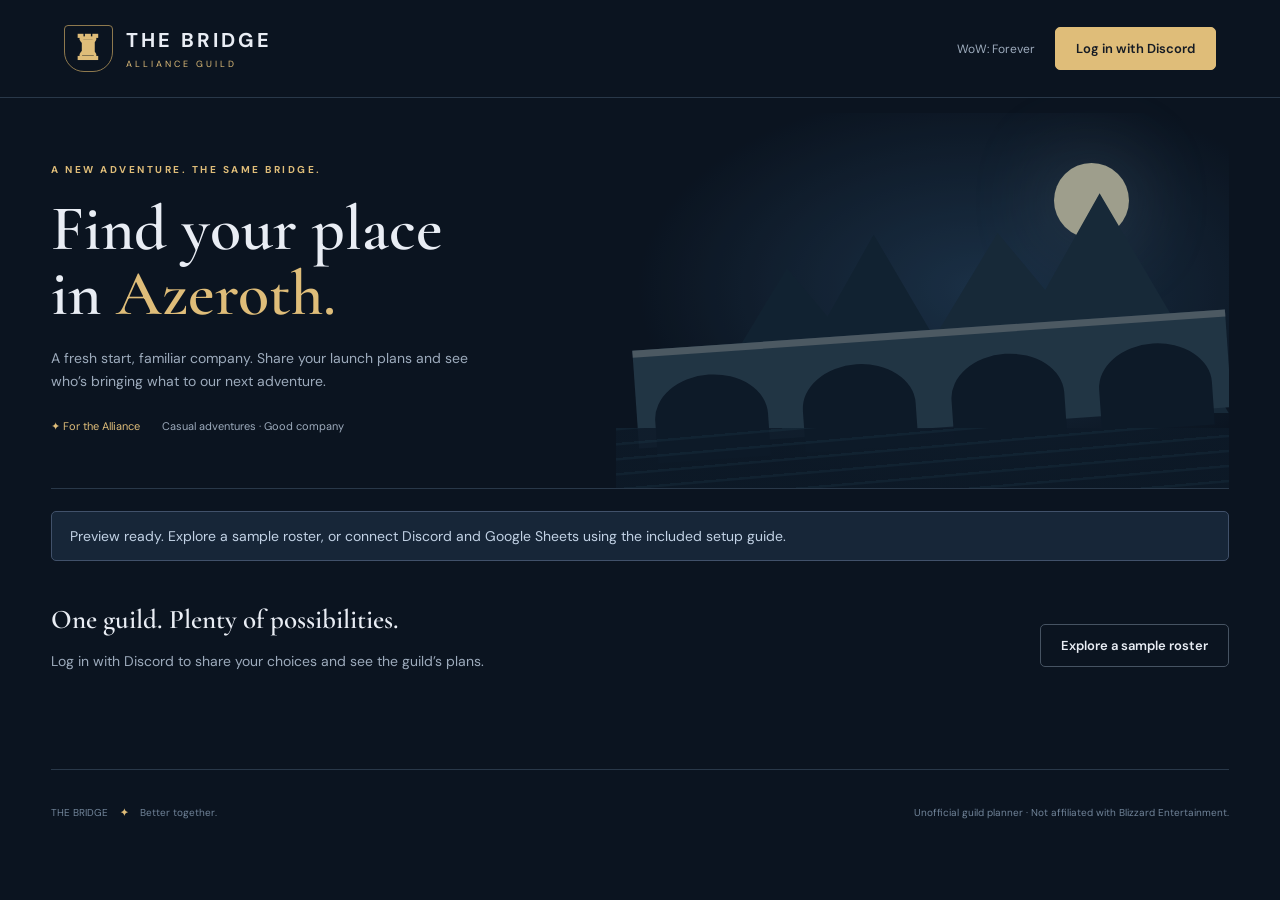
==== index.html @ 527e8e6b "Add Forever launch planner, Discord and Sheets backend, and Pages workflow" ====
<!doctype html>
<html lang="en"><head><meta charset="utf-8"><meta name="viewport" content="width=device-width,initial-scale=1"><meta name="referrer" content="no-referrer"><title>The Bridge · Forever Launch Planner</title><link rel="stylesheet" href="style.css"><script src="config.js" defer></script><script src="app.js" defer></script></head>
<body><header><a class="brand" href="./"><span class="crest" aria-hidden="true">♜</span><span>THE BRIDGE<small>ALLIANCE GUILD</small></span></a><div class="header-right"><span class="pill">WoW: Forever</span><button id="login">Log in with Discord</button><button id="logout" hidden>Log out</button></div></header>
<main><section class="hero"><div class="eyebrow">A NEW ADVENTURE. THE SAME BRIDGE.</div><h1>Find your place<br>in <em>Azeroth.</em></h1><p>A fresh start, familiar company. Share your launch plans and see who’s bringing what to our next adventure.</p><div class="hero-tags"><span>✦ For the Alliance</span><span>Casual adventures · Good company</span></div><div class="bridge-art" aria-hidden="true"><div class="moon"></div><div class="mountain one"></div><div class="mountain two"></div><div class="bridge"><i></i><i></i><i></i><i></i></div><div class="river"></div></div></section>
<div id="status" class="notice" role="status" aria-live="polite">Connecting…</div>
<section id="welcome" class="welcome"><div><h2>One guild. Plenty of possibilities.</h2><p>Log in with Discord to share your choices and see the guild’s plans.</p></div><button id="demo" class="secondary">Explore a sample roster</button></section>
<section id="workspace" hidden><div class="section-head"><div><div class="eyebrow">THE ROAD AHEAD</div><h2>Our launch party</h2></div><button id="refresh" class="secondary">Refresh roster</button></div><div id="stats" class="stats"></div><div class="layout"><section class="panel"><div class="panel-title"><span class="step">01</span><div><h2>Your adventure</h2><p id="identity">Choose your launch character.</p></div></div><form id="character"><label>Character name<input name="name" maxlength="24" required placeholder="Your next hero" autocomplete="off"></label><div class="pair"><label>Race<select name="race" required></select></label><label>Class<select name="className" required></select></label></div><label>Preferred role<select name="role" required></select></label><div class="divider"></div><h3>Your professions</h3><p class="muted">Pick up to two primary professions. Still deciding? Leave them open.</p><div class="pair"><label>First profession<select name="profession1"></select></label><label>Second profession<select name="profession2"></select></label></div><label>How certain are you?<select name="certainty"><option>Decided</option><option>Leaning toward this</option><option>Still exploring</option></select></label><label>A note for the guild <span class="muted">(optional)</span><textarea name="note" maxlength="200" placeholder="Leveling buddies? Crafting plans?"></textarea></label><button type="submit" id="save" class="wide">Save my launch plans</button><button type="button" id="remove" class="text-button" hidden>Remove my plans</button><p class="fine">Your plans are visible to verified members of The Bridge. You can change your mind anytime.</p></form></section><div><section class="panel roster"><div class="panel-title"><span class="step">02</span><div><h2>Across the bridge</h2><p id="roster-caption">The guild’s launch plans, together.</p></div></div><div class="filters"><input id="search" aria-label="Search roster" placeholder="Search players, classes, professions…"><select id="class-filter" aria-label="Filter by class"><option value="">All classes</option></select></div><div class="table-wrap"><table><thead><tr><th>Adventurer</th><th>Class & race</th><th>Role</th><th>Professions</th></tr></thead><tbody id="rows"></tbody></table></div><p id="empty" class="empty" hidden>No adventurers yet. Be the first across the bridge.</p></section><section class="panel coverage"><h2>What we’re bringing</h2><p class="muted">Primary profession coverage across the roster.</p><div id="professions"></div></section></div></div></section>
<footer><span>THE BRIDGE <b>✦</b> Better together.</span><span>Unofficial guild planner · Not affiliated with Blizzard Entertainment.</span></footer></main><iframe id="backend" title="Guild planner connection" hidden></iframe></body></html>
---- style.css ----
@import url('https://fonts.googleapis.com/css2?family=Cormorant+Garamond:wght@500;600;700&family=DM+Sans:wght@400;500;600;700&display=swap');
:root{color-scheme:dark;--bg:#0b1420;--panel:#121f2d;--border:#293849;--muted:#9dabbc;--gold:#dfbd79;--text:#e9edf4}*{box-sizing:border-box}body{margin:0;background:var(--bg);color:var(--text);font:14px 'DM Sans',sans-serif}header{max-width:1440px;margin:auto;padding:25px 5%;display:flex;justify-content:space-between;align-items:center;border-bottom:1px solid var(--border)}.brand{display:flex;align-items:center;gap:13px;text-decoration:none;color:var(--text);font-size:20px;letter-spacing:3px;font-weight:700}.brand small{display:block;font:9px 'DM Sans',sans-serif;letter-spacing:3px;color:var(--gold);margin-top:5px}.crest{font-size:34px;color:var(--gold);border:1px solid #8e794e;border-radius:4px 4px 20px 20px;padding:0 7px}.header-right{display:flex;align-items:center;gap:20px}.pill{color:var(--muted);font-size:12px}button{background:var(--gold);color:#151b24;border:1px solid var(--gold);padding:12px 20px;border-radius:5px;font:600 13px 'DM Sans',sans-serif;cursor:pointer}button:hover{filter:brightness(1.12)}button:disabled{opacity:.5;cursor:wait}.secondary{color:var(--text);background:transparent;border-color:#465362}.text-button{display:block;margin:12px auto 0;background:none;color:var(--muted);border:0;padding:5px}.wide{width:100%;margin-top:12px}main{max-width:1320px;margin:auto;padding:0 4%}.hero{position:relative;overflow:hidden;padding:65px 0 55px;border-bottom:1px solid var(--border);min-height:375px}.eyebrow{font-size:10px;letter-spacing:2.5px;font-weight:700;color:var(--gold)}h1,h2,h3{font-family:'Cormorant Garamond',Georgia,serif}h1{font-size:64px;line-height:1.02;margin:20px 0;font-weight:600;position:relative;z-index:1}h1 em{color:var(--gold);font-style:normal}p{line-height:1.7;color:var(--muted)}.hero p{max-width:435px;position:relative;z-index:1}.hero-tags{display:flex;gap:22px;font-size:11px;margin-top:25px;color:var(--muted);position:relative;z-index:1}.hero-tags span:first-child{color:var(--gold)}.bridge-art{position:absolute;right:0;top:15px;width:52%;height:100%;opacity:.75;background:radial-gradient(ellipse at 60% 45%,#203a53,transparent 68%)}.moon{position:absolute;top:50px;right:100px;width:75px;height:75px;border-radius:100%;background:#d0cdb0;box-shadow:0 0 85px #93afbd55}.mountain{position:absolute;width:340px;height:220px;background:#1b3041;clip-path:polygon(0 100%,32% 18%,46% 44%,62% 0,100% 100%);bottom:90px;right:0}.mountain.two{right:220px;bottom:65px;background:#142737;transform:scale(.85)}.bridge{position:absolute;bottom:75px;left:3%;right:0;height:98px;background:#294050;border-top:7px solid #627079;display:flex;justify-content:space-around;transform:rotate(-4deg)}.bridge i{width:19%;height:85px;background:#0e1c2b;border-radius:60% 60% 0 0;margin-top:22px}.river{position:absolute;bottom:-25px;right:0;width:100%;height:100px;background:repeating-linear-gradient(175deg,#152a3a 0 2px,#0e1c2b 3px 15px);opacity:.85}.notice{padding:15px 18px;margin:22px 0;border:1px solid #41516a;border-radius:5px;color:#c2d2e5;background:#172638}.notice.error{border-color:#a66865;color:#f4b6b0}.welcome{display:flex;align-items:center;justify-content:space-between;padding:20px 0 45px;gap:20px}h2{font-size:27px;margin:0 0 7px;font-weight:600}h3{font-size:23px;margin:0 0 5px}.section-head{display:flex;justify-content:space-between;align-items:center;margin:35px 0 20px}.section-head h2{font-size:37px;margin-top:8px}.stats{display:grid;grid-template-columns:repeat(4,1fr);gap:15px;margin-bottom:25px}.stat{padding:20px;background:var(--panel);border:1px solid var(--border);border-radius:7px;display:flex;align-items:center;gap:14px}.stat strong{font:37px 'Cormorant Garamond',serif;color:var(--gold)}.stat span{font-size:12px;color:var(--muted)}.layout{display:grid;grid-template-columns:350px minmax(0,1fr);gap:24px}.panel{padding:24px;background:var(--panel);border:1px solid var(--border);border-radius:7px;margin-bottom:24px}.panel-title{display:flex;gap:12px;align-items:center;margin-bottom:24px}.panel-title p{font-size:12px;margin:0}.step{font:20px 'Cormorant Garamond',serif;color:var(--gold);border:1px solid #6e6247;border-radius:50%;width:34px;height:34px;display:grid;place-items:center;flex-shrink:0}label{display:block;margin:17px 0;font-size:12px;color:#cad4e0}input,select,textarea{display:block;width:100%;font:13px 'DM Sans',sans-serif;color:var(--text);background:#0c1723;border:1px solid #344253;border-radius:5px;padding:12px 10px;margin-top:8px}textarea{resize:vertical;min-height:76px}input:focus,select:focus,textarea:focus,button:focus-visible{outline:2px solid var(--gold);outline-offset:2px}.pair{display:grid;grid-template-columns:1fr 1fr;gap:12px}.pair label{margin:0 0 17px}.divider{border-top:1px solid var(--border);margin:22px 0}.muted{color:var(--muted);font-size:12px}.fine{font-size:10px;line-height:1.6;text-align:center;margin:15px 0 0}.filters{display:flex;gap:12px;margin-bottom:20px}.filters input{margin:0;flex:1;min-width:0}.filters select{margin:0;width:150px}.table-wrap{overflow:auto}table{border-collapse:collapse;width:100%;font-size:12px}th{text-align:left;color:#96a7ba;font-size:10px;letter-spacing:1px;text-transform:uppercase;padding:10px 9px;border-bottom:1px solid var(--border)}td{padding:17px 9px;border-bottom:1px solid var(--border);vertical-align:top}td strong{display:block;font-size:13px;margin-bottom:5px}td small{color:var(--muted);display:block;font-size:10px;max-width:180px;overflow-wrap:anywhere}.tag{display:inline-block;border:1px solid #34465b;border-radius:4px;padding:3px 6px;color:#c0cddd;font-size:10px;margin:0 3px 4px 0}.empty{text-align:center;padding:35px 0}.coverage h2{font-size:25px}.profession-row{display:grid;grid-template-columns:110px 1fr 24px;gap:12px;align-items:center;font-size:11px;margin:14px 0;color:#b9c6d4}.bar{height:5px;background:#233447;border-radius:4px;overflow:hidden}.bar i{height:100%;display:block;background:var(--gold)}footer{display:flex;justify-content:space-between;gap:15px;color:#718499;font-size:10px;padding:36px 0;border-top:1px solid var(--border);margin-top:36px}footer b{color:var(--gold);margin:0 9px}[hidden]{display:none!important}@media(max-width:1000px){.layout{grid-template-columns:310px minmax(0,1fr)}.panel{padding:18px}.bridge-art{opacity:.45}.header-right .pill{display:none}}@media(max-width:760px){header{padding:18px 5%}.brand{font-size:15px;letter-spacing:2px}.brand small{font-size:8px}.header-right{gap:8px}.header-right button{padding:10px;font-size:11px}.hero{padding-top:45px;min-height:360px}h1{font-size:54px}.hero p{max-width:85%}.bridge-art{width:75%;opacity:.25}.hero-tags{gap:12px;flex-wrap:wrap}.layout{grid-template-columns:1fr}.stats{gap:8px;grid-template-columns:repeat(2,1fr)}.stat{padding:12px}.welcome{flex-direction:column;align-items:flex-start}.filters{flex-direction:column}.filters select{width:100%}footer{flex-direction:column}.section-head h2{font-size:31px}}
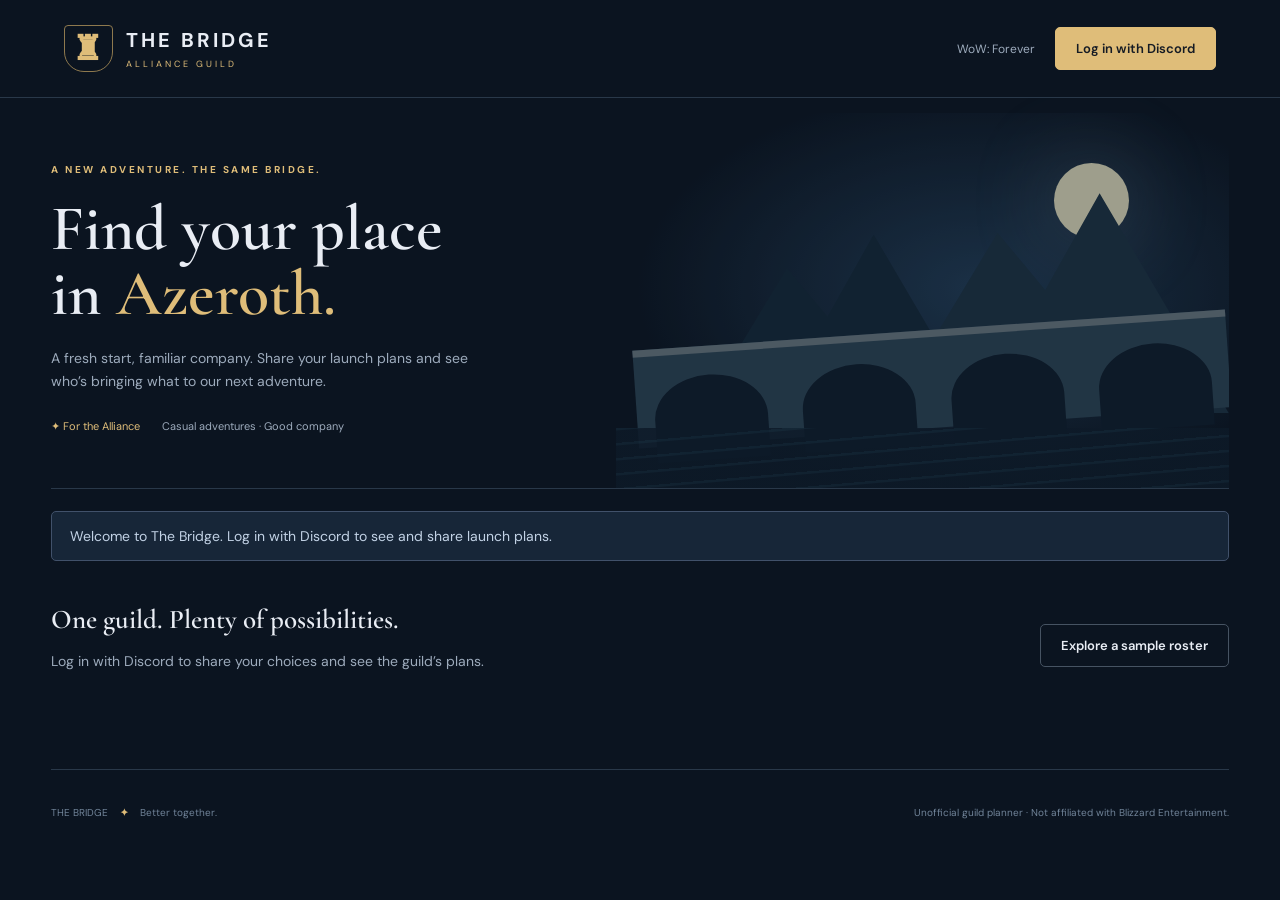
==== commit 821d5cc8: "Support first and last character names: index.html" ====
--- a/index.html
+++ b/index.html
@@ -4,5 +4,5 @@
 <main><section class="hero"><div class="eyebrow">A NEW ADVENTURE. THE SAME BRIDGE.</div><h1>Find your place<br>in <em>Azeroth.</em></h1><p>A fresh start, familiar company. Share your launch plans and see who’s bringing what to our next adventure.</p><div class="hero-tags"><span>✦ For the Alliance</span><span>Casual adventures · Good company</span></div><div class="bridge-art" aria-hidden="true"><div class="moon"></div><div class="mountain one"></div><div class="mountain two"></div><div class="bridge"><i></i><i></i><i></i><i></i></div><div class="river"></div></div></section>
 <div id="status" class="notice" role="status" aria-live="polite">Connecting…</div>
 <section id="welcome" class="welcome"><div><h2>One guild. Plenty of possibilities.</h2><p>Log in with Discord to share your choices and see the guild’s plans.</p></div><button id="demo" class="secondary">Explore a sample roster</button></section>
-<section id="workspace" hidden><div class="section-head"><div><div class="eyebrow">THE ROAD AHEAD</div><h2>Our launch party</h2></div><button id="refresh" class="secondary">Refresh roster</button></div><div id="stats" class="stats"></div><div class="layout"><section class="panel"><div class="panel-title"><span class="step">01</span><div><h2>Your adventure</h2><p id="identity">Choose your launch character.</p></div></div><form id="character"><label>Character name<input name="name" maxlength="24" required placeholder="Your next hero" autocomplete="off"></label><div class="pair"><label>Race<select name="race" required></select></label><label>Class<select name="className" required></select></label></div><label>Preferred role<select name="role" required></select></label><div class="divider"></div><h3>Your professions</h3><p class="muted">Pick up to two primary professions. Still deciding? Leave them open.</p><div class="pair"><label>First profession<select name="profession1"></select></label><label>Second profession<select name="profession2"></select></label></div><label>How certain are you?<select name="certainty"><option>Decided</option><option>Leaning toward this</option><option>Still exploring</option></select></label><label>A note for the guild <span class="muted">(optional)</span><textarea name="note" maxlength="200" placeholder="Leveling buddies? Crafting plans?"></textarea></label><button type="submit" id="save" class="wide">Save my launch plans</button><button type="button" id="remove" class="text-button" hidden>Remove my plans</button><p class="fine">Your plans are visible to verified members of The Bridge. You can change your mind anytime.</p></form></section><div><section class="panel roster"><div class="panel-title"><span class="step">02</span><div><h2>Across the bridge</h2><p id="roster-caption">The guild’s launch plans, together.</p></div></div><div class="filters"><input id="search" aria-label="Search roster" placeholder="Search players, classes, professions…"><select id="class-filter" aria-label="Filter by class"><option value="">All classes</option></select></div><div class="table-wrap"><table><thead><tr><th>Adventurer</th><th>Class & race</th><th>Role</th><th>Professions</th></tr></thead><tbody id="rows"></tbody></table></div><p id="empty" class="empty" hidden>No adventurers yet. Be the first across the bridge.</p></section><section class="panel coverage"><h2>What we’re bringing</h2><p class="muted">Primary profession coverage across the roster.</p><div id="professions"></div></section></div></div></section>
+<section id="workspace" hidden><div class="section-head"><div><div class="eyebrow">THE ROAD AHEAD</div><h2>Our launch party</h2></div><button id="refresh" class="secondary">Refresh roster</button></div><div id="stats" class="stats"></div><div class="layout"><section class="panel"><div class="panel-title"><span class="step">01</span><div><h2>Your adventure</h2><p id="identity">Choose your launch character.</p></div></div><form id="character"><div class="pair"><label>First name<input name="firstName" minlength="2" maxlength="24" required placeholder="Aldric" autocomplete="off"></label><label>Last name<input name="lastName" minlength="2" maxlength="24" required placeholder="Stormbridge" autocomplete="off"></label></div><div class="pair"><label>Race<select name="race" required></select></label><label>Class<select name="className" required></select></label></div><label>Preferred role<select name="role" required></select></label><div class="divider"></div><h3>Your professions</h3><p class="muted">Pick up to two primary professions. Still deciding? Leave them open.</p><div class="pair"><label>First profession<select name="profession1"></select></label><label>Second profession<select name="profession2"></select></label></div><label>How certain are you?<select name="certainty"><option>Decided</option><option>Leaning toward this</option><option>Still exploring</option></select></label><label>A note for the guild <span class="muted">(optional)</span><textarea name="note" maxlength="200" placeholder="Leveling buddies? Crafting plans?"></textarea></label><button type="submit" id="save" class="wide">Save my launch plans</button><button type="button" id="remove" class="text-button" hidden>Remove my plans</button><p class="fine">Your plans are visible to verified members of The Bridge. You can change your mind anytime.</p></form></section><div><section class="panel roster"><div class="panel-title"><span class="step">02</span><div><h2>Across the bridge</h2><p id="roster-caption">The guild’s launch plans, together.</p></div></div><div class="filters"><input id="search" aria-label="Search roster" placeholder="Search players, classes, professions…"><select id="class-filter" aria-label="Filter by class"><option value="">All classes</option></select></div><div class="table-wrap"><table><thead><tr><th>Adventurer</th><th>Class & race</th><th>Role</th><th>Professions</th></tr></thead><tbody id="rows"></tbody></table></div><p id="empty" class="empty" hidden>No adventurers yet. Be the first across the bridge.</p></section><section class="panel coverage"><h2>What we’re bringing</h2><p class="muted">Primary profession coverage across the roster.</p><div id="professions"></div></section></div></div></section>
 <footer><span>THE BRIDGE <b>✦</b> Better together.</span><span>Unofficial guild planner · Not affiliated with Blizzard Entertainment.</span></footer></main><iframe id="backend" title="Guild planner connection" hidden></iframe></body></html>
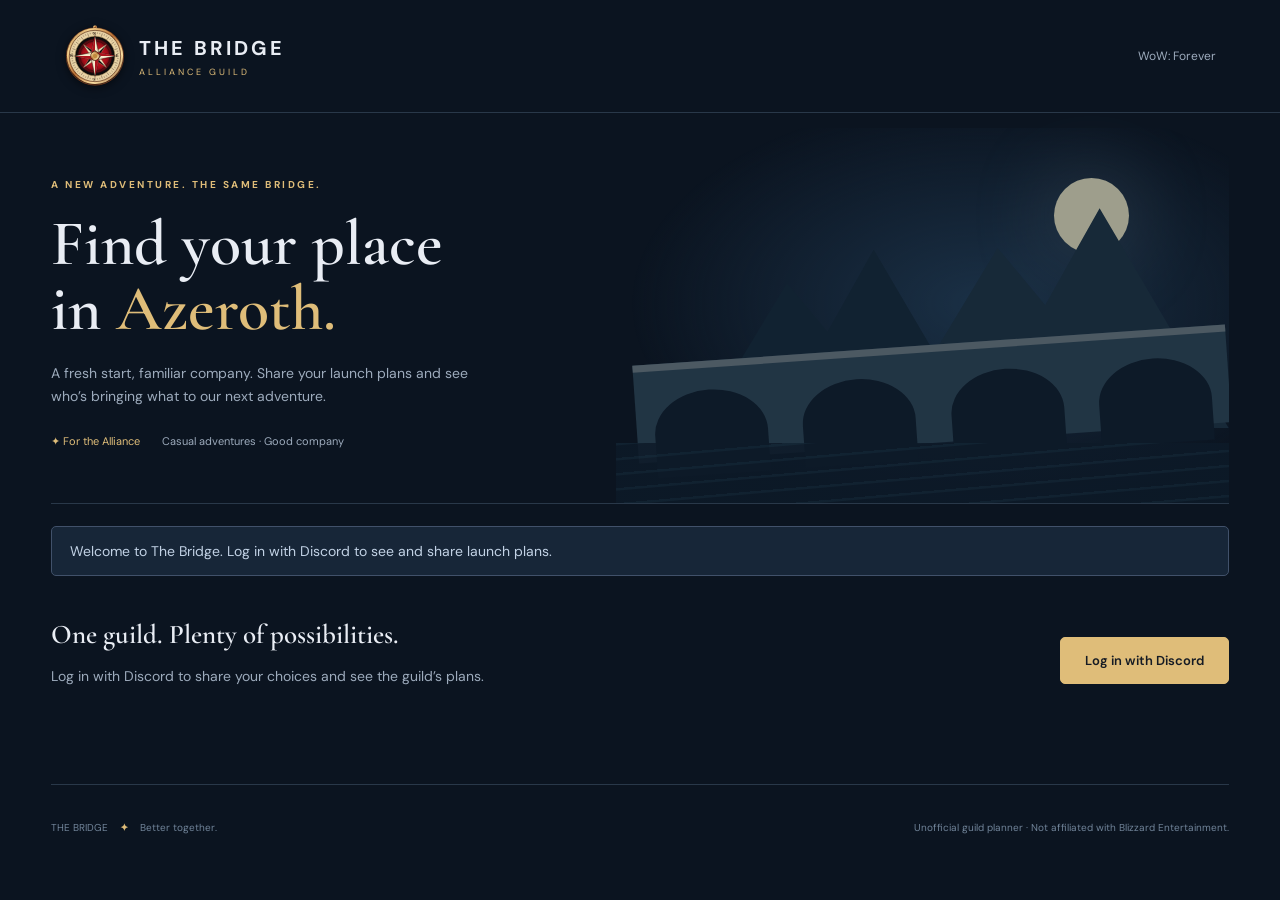
==== commit 1e42f080: "Add SVG guild compass and replace sample roster with Discord login: index.html" ====
--- a/index.html
+++ b/index.html
@@ -1,8 +1,8 @@
 <!doctype html>
-<html lang="en"><head><meta charset="utf-8"><meta name="viewport" content="width=device-width,initial-scale=1"><meta name="referrer" content="no-referrer"><title>The Bridge · Forever Launch Planner</title><link rel="stylesheet" href="style.css"><script src="config.js" defer></script><script src="app.js" defer></script></head>
-<body><header><a class="brand" href="./"><span class="crest" aria-hidden="true">♜</span><span>THE BRIDGE<small>ALLIANCE GUILD</small></span></a><div class="header-right"><span class="pill">WoW: Forever</span><button id="login">Log in with Discord</button><button id="logout" hidden>Log out</button></div></header>
+<html lang="en"><head><meta charset="utf-8"><meta name="viewport" content="width=device-width,initial-scale=1"><meta name="referrer" content="no-referrer"><title>The Bridge · Forever Launch Planner</title><link rel="stylesheet" href="style.css?v=20261029-compass-1"><script src="config.js" defer></script><script src="app.js?v=20261029-compass-1" defer></script></head>
+<body><header><a class="brand" href="./"><svg class="guild-compass" viewBox="0 0 128 128" xmlns="http://www.w3.org/2000/svg" aria-hidden="true" focusable="false"><defs><linearGradient id="compass-gold" x1="0" y1="0" x2="1" y2="1"><stop stop-color="#6c3412"/><stop offset=".22" stop-color="#f7d28a"/><stop offset=".48" stop-color="#a75b22"/><stop offset=".72" stop-color="#ffe2a3"/><stop offset="1" stop-color="#6f3718"/></linearGradient><radialGradient id="compass-red"><stop stop-color="#d92329"/><stop offset=".7" stop-color="#a60c18"/><stop offset="1" stop-color="#390a0e"/></radialGradient></defs><rect x="60" y="1" width="8" height="10" rx="3" fill="url(#compass-gold)"/><circle cx="64" cy="65" r="59" fill="#24120b" stroke="#6b391f" stroke-width="2"/><circle cx="64" cy="64" r="58" fill="url(#compass-gold)"/><circle cx="64" cy="64" r="53" fill="#e8d2a5" stroke="#613820" stroke-width="1.5"/><g stroke="#49372a" stroke-width=".8"><path d="M64 15v7" transform="rotate(0 64 64)"/><path d="M64 15v3" transform="rotate(6 64 64)"/><path d="M64 15v3" transform="rotate(12 64 64)"/><path d="M64 15v7" transform="rotate(18 64 64)"/><path d="M64 15v3" transform="rotate(24 64 64)"/><path d="M64 15v3" transform="rotate(30 64 64)"/><path d="M64 15v7" transform="rotate(36 64 64)"/><path d="M64 15v3" transform="rotate(42 64 64)"/><path d="M64 15v3" transform="rotate(48 64 64)"/><path d="M64 15v7" transform="rotate(54 64 64)"/><path d="M64 15v3" transform="rotate(60 64 64)"/><path d="M64 15v3" transform="rotate(66 64 64)"/><path d="M64 15v7" transform="rotate(72 64 64)"/><path d="M64 15v3" transform="rotate(78 64 64)"/><path d="M64 15v3" transform="rotate(84 64 64)"/><path d="M64 15v7" transform="rotate(90 64 64)"/><path d="M64 15v3" transform="rotate(96 64 64)"/><path d="M64 15v3" transform="rotate(102 64 64)"/><path d="M64 15v7" transform="rotate(108 64 64)"/><path d="M64 15v3" transform="rotate(114 64 64)"/><path d="M64 15v3" transform="rotate(120 64 64)"/><path d="M64 15v7" transform="rotate(126 64 64)"/><path d="M64 15v3" transform="rotate(132 64 64)"/><path d="M64 15v3" transform="rotate(138 64 64)"/><path d="M64 15v7" transform="rotate(144 64 64)"/><path d="M64 15v3" transform="rotate(150 64 64)"/><path d="M64 15v3" transform="rotate(156 64 64)"/><path d="M64 15v7" transform="rotate(162 64 64)"/><path d="M64 15v3" transform="rotate(168 64 64)"/><path d="M64 15v3" transform="rotate(174 64 64)"/><path d="M64 15v7" transform="rotate(180 64 64)"/><path d="M64 15v3" transform="rotate(186 64 64)"/><path d="M64 15v3" transform="rotate(192 64 64)"/><path d="M64 15v7" transform="rotate(198 64 64)"/><path d="M64 15v3" transform="rotate(204 64 64)"/><path d="M64 15v3" transform="rotate(210 64 64)"/><path d="M64 15v7" transform="rotate(216 64 64)"/><path d="M64 15v3" transform="rotate(222 64 64)"/><path d="M64 15v3" transform="rotate(228 64 64)"/><path d="M64 15v7" transform="rotate(234 64 64)"/><path d="M64 15v3" transform="rotate(240 64 64)"/><path d="M64 15v3" transform="rotate(246 64 64)"/><path d="M64 15v7" transform="rotate(252 64 64)"/><path d="M64 15v3" transform="rotate(258 64 64)"/><path d="M64 15v3" transform="rotate(264 64 64)"/><path d="M64 15v7" transform="rotate(270 64 64)"/><path d="M64 15v3" transform="rotate(276 64 64)"/><path d="M64 15v3" transform="rotate(282 64 64)"/><path d="M64 15v7" transform="rotate(288 64 64)"/><path d="M64 15v3" transform="rotate(294 64 64)"/><path d="M64 15v3" transform="rotate(300 64 64)"/><path d="M64 15v7" transform="rotate(306 64 64)"/><path d="M64 15v3" transform="rotate(312 64 64)"/><path d="M64 15v3" transform="rotate(318 64 64)"/><path d="M64 15v7" transform="rotate(324 64 64)"/><path d="M64 15v3" transform="rotate(330 64 64)"/><path d="M64 15v3" transform="rotate(336 64 64)"/><path d="M64 15v7" transform="rotate(342 64 64)"/><path d="M64 15v3" transform="rotate(348 64 64)"/><path d="M64 15v3" transform="rotate(354 64 64)"/></g><circle cx="64" cy="64" r="41" fill="#0b0b0c" stroke="#9e814e" stroke-width="1"/><circle cx="64" cy="64" r="36" fill="url(#compass-red)" stroke="#1b0b0e" stroke-width="2"/><circle cx="64" cy="64" r="31" fill="none" stroke="#240b0e" stroke-width="1"/><g transform="rotate(45 64 64)"><path d="M64 31 71 63 64 72 57 63Z" fill="#090b0e" stroke="#d9b88a" stroke-width=".7"/><path d="M64 31 64 67 57 63Z" fill="#f1dfb8"/></g><g transform="rotate(135 64 64)"><path d="M64 31 71 63 64 72 57 63Z" fill="#090b0e" stroke="#d9b88a" stroke-width=".7"/><path d="M64 31 64 67 57 63Z" fill="#f1dfb8"/></g><g transform="rotate(225 64 64)"><path d="M64 31 71 63 64 72 57 63Z" fill="#090b0e" stroke="#d9b88a" stroke-width=".7"/><path d="M64 31 64 67 57 63Z" fill="#f1dfb8"/></g><g transform="rotate(315 64 64)"><path d="M64 31 71 63 64 72 57 63Z" fill="#090b0e" stroke="#d9b88a" stroke-width=".7"/><path d="M64 31 64 67 57 63Z" fill="#f1dfb8"/></g><g transform="rotate(0 64 64)"><path d="M64 22 73 64 64 76 55 64Z" fill="#f3e5c5" stroke="#22150e" stroke-width="1"/><path d="M64 22 64 76 55 64Z" fill="#ac151e"/><path d="M64 25 66 62 64 70Z" fill="#fff4d7"/></g><g transform="rotate(90 64 64)"><path d="M64 22 73 64 64 76 55 64Z" fill="#f3e5c5" stroke="#22150e" stroke-width="1"/><path d="M64 22 64 76 55 64Z" fill="#ac151e"/><path d="M64 25 66 62 64 70Z" fill="#fff4d7"/></g><g transform="rotate(180 64 64)"><path d="M64 22 73 64 64 76 55 64Z" fill="#f3e5c5" stroke="#22150e" stroke-width="1"/><path d="M64 22 64 76 55 64Z" fill="#ac151e"/><path d="M64 25 66 62 64 70Z" fill="#fff4d7"/></g><g transform="rotate(270 64 64)"><path d="M64 22 73 64 64 76 55 64Z" fill="#f3e5c5" stroke="#22150e" stroke-width="1"/><path d="M64 22 64 76 55 64Z" fill="#ac151e"/><path d="M64 25 66 62 64 70Z" fill="#fff4d7"/></g><circle cx="64" cy="64" r="9" fill="url(#compass-gold)" stroke="#4b2b15" stroke-width="1.5"/><circle cx="64" cy="64" r="5.5" fill="#c18b3f" stroke="#f5dca4" stroke-width=".7"/><g fill="#35271c" font-family="Georgia,serif" font-size="8" font-weight="bold" text-anchor="middle"><text x="64" y="20">N</text><text x="111" y="67">E</text><text x="64" y="115">S</text><text x="17" y="67">W</text></g><circle cx="64" cy="64" r="56" fill="none" stroke="#f6d49a" stroke-width=".7" opacity=".7"/></svg><span>THE BRIDGE<small>ALLIANCE GUILD</small></span></a><div class="header-right"><span class="pill">WoW: Forever</span><button id="logout" hidden>Log out</button></div></header>
 <main><section class="hero"><div class="eyebrow">A NEW ADVENTURE. THE SAME BRIDGE.</div><h1>Find your place<br>in <em>Azeroth.</em></h1><p>A fresh start, familiar company. Share your launch plans and see who’s bringing what to our next adventure.</p><div class="hero-tags"><span>✦ For the Alliance</span><span>Casual adventures · Good company</span></div><div class="bridge-art" aria-hidden="true"><div class="moon"></div><div class="mountain one"></div><div class="mountain two"></div><div class="bridge"><i></i><i></i><i></i><i></i></div><div class="river"></div></div></section>
 <div id="status" class="notice" role="status" aria-live="polite">Connecting…</div>
-<section id="welcome" class="welcome"><div><h2>One guild. Plenty of possibilities.</h2><p>Log in with Discord to share your choices and see the guild’s plans.</p></div><button id="demo" class="secondary">Explore a sample roster</button></section>
+<section id="welcome" class="welcome"><div><h2>One guild. Plenty of possibilities.</h2><p>Log in with Discord to share your choices and see the guild’s plans.</p></div><button id="login">Log in with Discord</button></section>
 <section id="workspace" hidden><div class="section-head"><div><div class="eyebrow">THE ROAD AHEAD</div><h2>Our launch party</h2></div><button id="refresh" class="secondary">Refresh roster</button></div><div id="stats" class="stats"></div><div class="layout"><section class="panel"><div class="panel-title"><span class="step">01</span><div><h2>Your adventure</h2><p id="identity">Choose your launch character.</p></div></div><form id="character"><div class="pair"><label>First name<input name="firstName" minlength="2" maxlength="24" required placeholder="Aldric" autocomplete="off"></label><label>Last name<input name="lastName" minlength="2" maxlength="24" required placeholder="Stormbridge" autocomplete="off"></label></div><div class="pair"><label>Race<select name="race" required></select></label><label>Class<select name="className" required></select></label></div><label>Preferred role<select name="role" required></select></label><div class="divider"></div><h3>Your professions</h3><p class="muted">Pick up to two primary professions. Still deciding? Leave them open.</p><div class="pair"><label>First profession<select name="profession1"></select></label><label>Second profession<select name="profession2"></select></label></div><label>How certain are you?<select name="certainty"><option>Decided</option><option>Leaning toward this</option><option>Still exploring</option></select></label><label>A note for the guild <span class="muted">(optional)</span><textarea name="note" maxlength="200" placeholder="Leveling buddies? Crafting plans?"></textarea></label><button type="submit" id="save" class="wide">Save my launch plans</button><button type="button" id="remove" class="text-button" hidden>Remove my plans</button><p class="fine">Your plans are visible to verified members of The Bridge. You can change your mind anytime.</p></form></section><div><section class="panel roster"><div class="panel-title"><span class="step">02</span><div><h2>Across the bridge</h2><p id="roster-caption">The guild’s launch plans, together.</p></div></div><div class="filters"><input id="search" aria-label="Search roster" placeholder="Search players, classes, professions…"><select id="class-filter" aria-label="Filter by class"><option value="">All classes</option></select></div><div class="table-wrap"><table><thead><tr><th>Adventurer</th><th>Class & race</th><th>Role</th><th>Professions</th></tr></thead><tbody id="rows"></tbody></table></div><p id="empty" class="empty" hidden>No adventurers yet. Be the first across the bridge.</p></section><section class="panel coverage"><h2>What we’re bringing</h2><p class="muted">Primary profession coverage across the roster.</p><div id="professions"></div></section></div></div></section>
 <footer><span>THE BRIDGE <b>✦</b> Better together.</span><span>Unofficial guild planner · Not affiliated with Blizzard Entertainment.</span></footer></main><iframe id="backend" title="Guild planner connection" hidden></iframe></body></html>
--- a/style.css
+++ b/style.css
@@ -1,2 +1,5 @@
 @import url('https://fonts.googleapis.com/css2?family=Cormorant+Garamond:wght@500;600;700&family=DM+Sans:wght@400;500;600;700&display=swap');
 :root{color-scheme:dark;--bg:#0b1420;--panel:#121f2d;--border:#293849;--muted:#9dabbc;--gold:#dfbd79;--text:#e9edf4}*{box-sizing:border-box}body{margin:0;background:var(--bg);color:var(--text);font:14px 'DM Sans',sans-serif}header{max-width:1440px;margin:auto;padding:25px 5%;display:flex;justify-content:space-between;align-items:center;border-bottom:1px solid var(--border)}.brand{display:flex;align-items:center;gap:13px;text-decoration:none;color:var(--text);font-size:20px;letter-spacing:3px;font-weight:700}.brand small{display:block;font:9px 'DM Sans',sans-serif;letter-spacing:3px;color:var(--gold);margin-top:5px}.crest{font-size:34px;color:var(--gold);border:1px solid #8e794e;border-radius:4px 4px 20px 20px;padding:0 7px}.header-right{display:flex;align-items:center;gap:20px}.pill{color:var(--muted);font-size:12px}button{background:var(--gold);color:#151b24;border:1px solid var(--gold);padding:12px 20px;border-radius:5px;font:600 13px 'DM Sans',sans-serif;cursor:pointer}button:hover{filter:brightness(1.12)}button:disabled{opacity:.5;cursor:wait}.secondary{color:var(--text);background:transparent;border-color:#465362}.text-button{display:block;margin:12px auto 0;background:none;color:var(--muted);border:0;padding:5px}.wide{width:100%;margin-top:12px}main{max-width:1320px;margin:auto;padding:0 4%}.hero{position:relative;overflow:hidden;padding:65px 0 55px;border-bottom:1px solid var(--border);min-height:375px}.eyebrow{font-size:10px;letter-spacing:2.5px;font-weight:700;color:var(--gold)}h1,h2,h3{font-family:'Cormorant Garamond',Georgia,serif}h1{font-size:64px;line-height:1.02;margin:20px 0;font-weight:600;position:relative;z-index:1}h1 em{color:var(--gold);font-style:normal}p{line-height:1.7;color:var(--muted)}.hero p{max-width:435px;position:relative;z-index:1}.hero-tags{display:flex;gap:22px;font-size:11px;margin-top:25px;color:var(--muted);position:relative;z-index:1}.hero-tags span:first-child{color:var(--gold)}.bridge-art{position:absolute;right:0;top:15px;width:52%;height:100%;opacity:.75;background:radial-gradient(ellipse at 60% 45%,#203a53,transparent 68%)}.moon{position:absolute;top:50px;right:100px;width:75px;height:75px;border-radius:100%;background:#d0cdb0;box-shadow:0 0 85px #93afbd55}.mountain{position:absolute;width:340px;height:220px;background:#1b3041;clip-path:polygon(0 100%,32% 18%,46% 44%,62% 0,100% 100%);bottom:90px;right:0}.mountain.two{right:220px;bottom:65px;background:#142737;transform:scale(.85)}.bridge{position:absolute;bottom:75px;left:3%;right:0;height:98px;background:#294050;border-top:7px solid #627079;display:flex;justify-content:space-around;transform:rotate(-4deg)}.bridge i{width:19%;height:85px;background:#0e1c2b;border-radius:60% 60% 0 0;margin-top:22px}.river{position:absolute;bottom:-25px;right:0;width:100%;height:100px;background:repeating-linear-gradient(175deg,#152a3a 0 2px,#0e1c2b 3px 15px);opacity:.85}.notice{padding:15px 18px;margin:22px 0;border:1px solid #41516a;border-radius:5px;color:#c2d2e5;background:#172638}.notice.error{border-color:#a66865;color:#f4b6b0}.welcome{display:flex;align-items:center;justify-content:space-between;padding:20px 0 45px;gap:20px}h2{font-size:27px;margin:0 0 7px;font-weight:600}h3{font-size:23px;margin:0 0 5px}.section-head{display:flex;justify-content:space-between;align-items:center;margin:35px 0 20px}.section-head h2{font-size:37px;margin-top:8px}.stats{display:grid;grid-template-columns:repeat(4,1fr);gap:15px;margin-bottom:25px}.stat{padding:20px;background:var(--panel);border:1px solid var(--border);border-radius:7px;display:flex;align-items:center;gap:14px}.stat strong{font:37px 'Cormorant Garamond',serif;color:var(--gold)}.stat span{font-size:12px;color:var(--muted)}.layout{display:grid;grid-template-columns:350px minmax(0,1fr);gap:24px}.panel{padding:24px;background:var(--panel);border:1px solid var(--border);border-radius:7px;margin-bottom:24px}.panel-title{display:flex;gap:12px;align-items:center;margin-bottom:24px}.panel-title p{font-size:12px;margin:0}.step{font:20px 'Cormorant Garamond',serif;color:var(--gold);border:1px solid #6e6247;border-radius:50%;width:34px;height:34px;display:grid;place-items:center;flex-shrink:0}label{display:block;margin:17px 0;font-size:12px;color:#cad4e0}input,select,textarea{display:block;width:100%;font:13px 'DM Sans',sans-serif;color:var(--text);background:#0c1723;border:1px solid #344253;border-radius:5px;padding:12px 10px;margin-top:8px}textarea{resize:vertical;min-height:76px}input:focus,select:focus,textarea:focus,button:focus-visible{outline:2px solid var(--gold);outline-offset:2px}.pair{display:grid;grid-template-columns:1fr 1fr;gap:12px}.pair label{margin:0 0 17px}.divider{border-top:1px solid var(--border);margin:22px 0}.muted{color:var(--muted);font-size:12px}.fine{font-size:10px;line-height:1.6;text-align:center;margin:15px 0 0}.filters{display:flex;gap:12px;margin-bottom:20px}.filters input{margin:0;flex:1;min-width:0}.filters select{margin:0;width:150px}.table-wrap{overflow:auto}table{border-collapse:collapse;width:100%;font-size:12px}th{text-align:left;color:#96a7ba;font-size:10px;letter-spacing:1px;text-transform:uppercase;padding:10px 9px;border-bottom:1px solid var(--border)}td{padding:17px 9px;border-bottom:1px solid var(--border);vertical-align:top}td strong{display:block;font-size:13px;margin-bottom:5px}td small{color:var(--muted);display:block;font-size:10px;max-width:180px;overflow-wrap:anywhere}.tag{display:inline-block;border:1px solid #34465b;border-radius:4px;padding:3px 6px;color:#c0cddd;font-size:10px;margin:0 3px 4px 0}.empty{text-align:center;padding:35px 0}.coverage h2{font-size:25px}.profession-row{display:grid;grid-template-columns:110px 1fr 24px;gap:12px;align-items:center;font-size:11px;margin:14px 0;color:#b9c6d4}.bar{height:5px;background:#233447;border-radius:4px;overflow:hidden}.bar i{height:100%;display:block;background:var(--gold)}footer{display:flex;justify-content:space-between;gap:15px;color:#718499;font-size:10px;padding:36px 0;border-top:1px solid var(--border);margin-top:36px}footer b{color:var(--gold);margin:0 9px}[hidden]{display:none!important}@media(max-width:1000px){.layout{grid-template-columns:310px minmax(0,1fr)}.panel{padding:18px}.bridge-art{opacity:.45}.header-right .pill{display:none}}@media(max-width:760px){header{padding:18px 5%}.brand{font-size:15px;letter-spacing:2px}.brand small{font-size:8px}.header-right{gap:8px}.header-right button{padding:10px;font-size:11px}.hero{padding-top:45px;min-height:360px}h1{font-size:54px}.hero p{max-width:85%}.bridge-art{width:75%;opacity:.25}.hero-tags{gap:12px;flex-wrap:wrap}.layout{grid-template-columns:1fr}.stats{gap:8px;grid-template-columns:repeat(2,1fr)}.stat{padding:12px}.welcome{flex-direction:column;align-items:flex-start}.filters{flex-direction:column}.filters select{width:100%}footer{flex-direction:column}.section-head h2{font-size:31px}}
+
+/* Guild compass: vector artwork drawn from the guild emblem. */
+.guild-compass{display:block;width:62px;height:62px;flex-shrink:0;filter:drop-shadow(0 2px 5px #0008)}.welcome #login{flex-shrink:0;padding:14px 24px}.header-right .pill{white-space:nowrap}@media(max-width:760px){.guild-compass{width:50px;height:50px}.welcome #login{width:100%;margin-top:5px}}
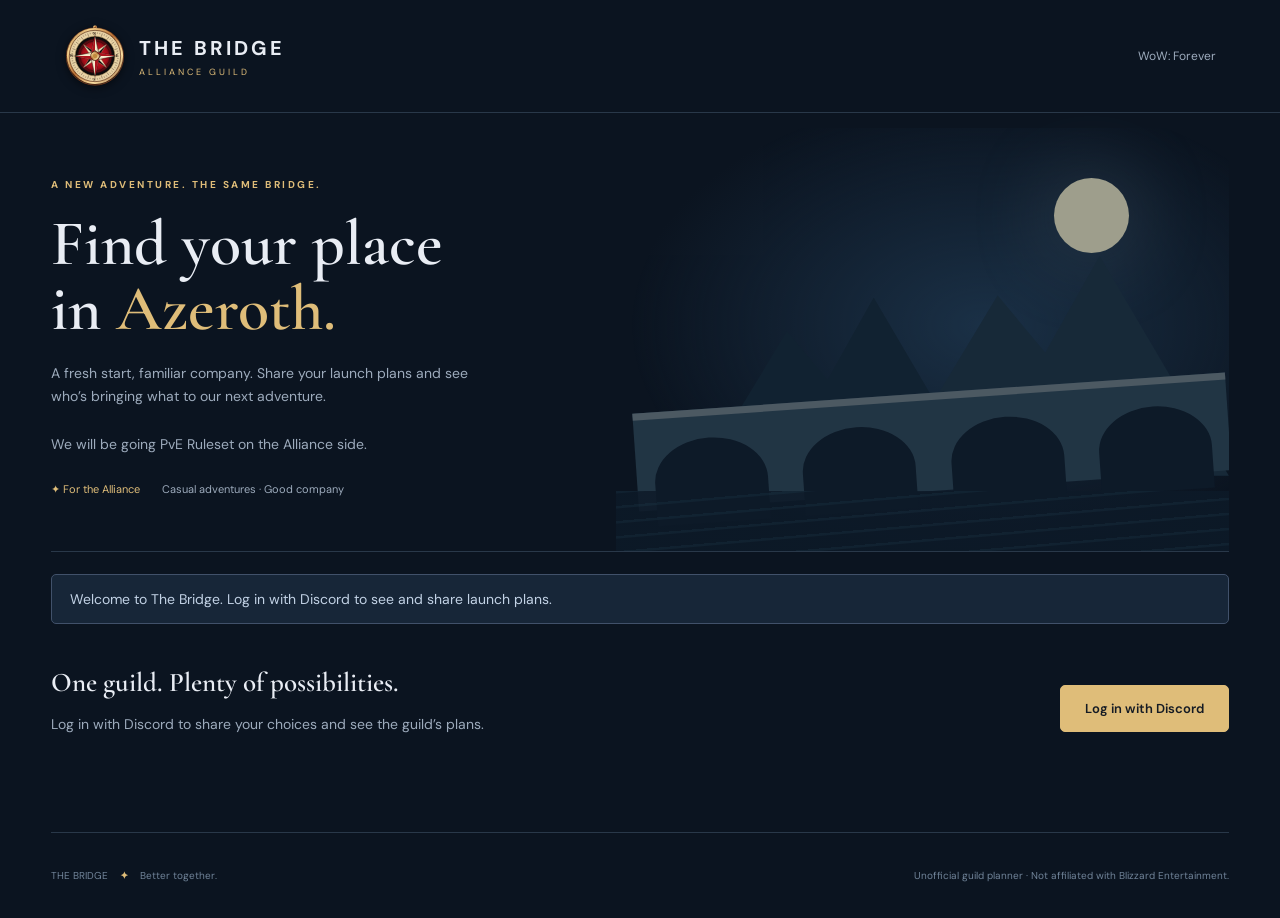
==== commit 7cfee72c: "Add Alliance PvE ruleset announcement to the intro" ====
--- a/index.html
+++ b/index.html
@@ -1,7 +1,7 @@
 <!doctype html>
 <html lang="en"><head><meta charset="utf-8"><meta name="viewport" content="width=device-width,initial-scale=1"><meta name="referrer" content="no-referrer"><title>The Bridge · Forever Launch Planner</title><link rel="stylesheet" href="style.css?v=20261029-compass-1"><script src="config.js" defer></script><script src="app.js?v=20261029-compass-1" defer></script></head>
 <body><header><a class="brand" href="./"><svg class="guild-compass" viewBox="0 0 128 128" xmlns="http://www.w3.org/2000/svg" aria-hidden="true" focusable="false"><defs><linearGradient id="compass-gold" x1="0" y1="0" x2="1" y2="1"><stop stop-color="#6c3412"/><stop offset=".22" stop-color="#f7d28a"/><stop offset=".48" stop-color="#a75b22"/><stop offset=".72" stop-color="#ffe2a3"/><stop offset="1" stop-color="#6f3718"/></linearGradient><radialGradient id="compass-red"><stop stop-color="#d92329"/><stop offset=".7" stop-color="#a60c18"/><stop offset="1" stop-color="#390a0e"/></radialGradient></defs><rect x="60" y="1" width="8" height="10" rx="3" fill="url(#compass-gold)"/><circle cx="64" cy="65" r="59" fill="#24120b" stroke="#6b391f" stroke-width="2"/><circle cx="64" cy="64" r="58" fill="url(#compass-gold)"/><circle cx="64" cy="64" r="53" fill="#e8d2a5" stroke="#613820" stroke-width="1.5"/><g stroke="#49372a" stroke-width=".8"><path d="M64 15v7" transform="rotate(0 64 64)"/><path d="M64 15v3" transform="rotate(6 64 64)"/><path d="M64 15v3" transform="rotate(12 64 64)"/><path d="M64 15v7" transform="rotate(18 64 64)"/><path d="M64 15v3" transform="rotate(24 64 64)"/><path d="M64 15v3" transform="rotate(30 64 64)"/><path d="M64 15v7" transform="rotate(36 64 64)"/><path d="M64 15v3" transform="rotate(42 64 64)"/><path d="M64 15v3" transform="rotate(48 64 64)"/><path d="M64 15v7" transform="rotate(54 64 64)"/><path d="M64 15v3" transform="rotate(60 64 64)"/><path d="M64 15v3" transform="rotate(66 64 64)"/><path d="M64 15v7" transform="rotate(72 64 64)"/><path d="M64 15v3" transform="rotate(78 64 64)"/><path d="M64 15v3" transform="rotate(84 64 64)"/><path d="M64 15v7" transform="rotate(90 64 64)"/><path d="M64 15v3" transform="rotate(96 64 64)"/><path d="M64 15v3" transform="rotate(102 64 64)"/><path d="M64 15v7" transform="rotate(108 64 64)"/><path d="M64 15v3" transform="rotate(114 64 64)"/><path d="M64 15v3" transform="rotate(120 64 64)"/><path d="M64 15v7" transform="rotate(126 64 64)"/><path d="M64 15v3" transform="rotate(132 64 64)"/><path d="M64 15v3" transform="rotate(138 64 64)"/><path d="M64 15v7" transform="rotate(144 64 64)"/><path d="M64 15v3" transform="rotate(150 64 64)"/><path d="M64 15v3" transform="rotate(156 64 64)"/><path d="M64 15v7" transform="rotate(162 64 64)"/><path d="M64 15v3" transform="rotate(168 64 64)"/><path d="M64 15v3" transform="rotate(174 64 64)"/><path d="M64 15v7" transform="rotate(180 64 64)"/><path d="M64 15v3" transform="rotate(186 64 64)"/><path d="M64 15v3" transform="rotate(192 64 64)"/><path d="M64 15v7" transform="rotate(198 64 64)"/><path d="M64 15v3" transform="rotate(204 64 64)"/><path d="M64 15v3" transform="rotate(210 64 64)"/><path d="M64 15v7" transform="rotate(216 64 64)"/><path d="M64 15v3" transform="rotate(222 64 64)"/><path d="M64 15v3" transform="rotate(228 64 64)"/><path d="M64 15v7" transform="rotate(234 64 64)"/><path d="M64 15v3" transform="rotate(240 64 64)"/><path d="M64 15v3" transform="rotate(246 64 64)"/><path d="M64 15v7" transform="rotate(252 64 64)"/><path d="M64 15v3" transform="rotate(258 64 64)"/><path d="M64 15v3" transform="rotate(264 64 64)"/><path d="M64 15v7" transform="rotate(270 64 64)"/><path d="M64 15v3" transform="rotate(276 64 64)"/><path d="M64 15v3" transform="rotate(282 64 64)"/><path d="M64 15v7" transform="rotate(288 64 64)"/><path d="M64 15v3" transform="rotate(294 64 64)"/><path d="M64 15v3" transform="rotate(300 64 64)"/><path d="M64 15v7" transform="rotate(306 64 64)"/><path d="M64 15v3" transform="rotate(312 64 64)"/><path d="M64 15v3" transform="rotate(318 64 64)"/><path d="M64 15v7" transform="rotate(324 64 64)"/><path d="M64 15v3" transform="rotate(330 64 64)"/><path d="M64 15v3" transform="rotate(336 64 64)"/><path d="M64 15v7" transform="rotate(342 64 64)"/><path d="M64 15v3" transform="rotate(348 64 64)"/><path d="M64 15v3" transform="rotate(354 64 64)"/></g><circle cx="64" cy="64" r="41" fill="#0b0b0c" stroke="#9e814e" stroke-width="1"/><circle cx="64" cy="64" r="36" fill="url(#compass-red)" stroke="#1b0b0e" stroke-width="2"/><circle cx="64" cy="64" r="31" fill="none" stroke="#240b0e" stroke-width="1"/><g transform="rotate(45 64 64)"><path d="M64 31 71 63 64 72 57 63Z" fill="#090b0e" stroke="#d9b88a" stroke-width=".7"/><path d="M64 31 64 67 57 63Z" fill="#f1dfb8"/></g><g transform="rotate(135 64 64)"><path d="M64 31 71 63 64 72 57 63Z" fill="#090b0e" stroke="#d9b88a" stroke-width=".7"/><path d="M64 31 64 67 57 63Z" fill="#f1dfb8"/></g><g transform="rotate(225 64 64)"><path d="M64 31 71 63 64 72 57 63Z" fill="#090b0e" stroke="#d9b88a" stroke-width=".7"/><path d="M64 31 64 67 57 63Z" fill="#f1dfb8"/></g><g transform="rotate(315 64 64)"><path d="M64 31 71 63 64 72 57 63Z" fill="#090b0e" stroke="#d9b88a" stroke-width=".7"/><path d="M64 31 64 67 57 63Z" fill="#f1dfb8"/></g><g transform="rotate(0 64 64)"><path d="M64 22 73 64 64 76 55 64Z" fill="#f3e5c5" stroke="#22150e" stroke-width="1"/><path d="M64 22 64 76 55 64Z" fill="#ac151e"/><path d="M64 25 66 62 64 70Z" fill="#fff4d7"/></g><g transform="rotate(90 64 64)"><path d="M64 22 73 64 64 76 55 64Z" fill="#f3e5c5" stroke="#22150e" stroke-width="1"/><path d="M64 22 64 76 55 64Z" fill="#ac151e"/><path d="M64 25 66 62 64 70Z" fill="#fff4d7"/></g><g transform="rotate(180 64 64)"><path d="M64 22 73 64 64 76 55 64Z" fill="#f3e5c5" stroke="#22150e" stroke-width="1"/><path d="M64 22 64 76 55 64Z" fill="#ac151e"/><path d="M64 25 66 62 64 70Z" fill="#fff4d7"/></g><g transform="rotate(270 64 64)"><path d="M64 22 73 64 64 76 55 64Z" fill="#f3e5c5" stroke="#22150e" stroke-width="1"/><path d="M64 22 64 76 55 64Z" fill="#ac151e"/><path d="M64 25 66 62 64 70Z" fill="#fff4d7"/></g><circle cx="64" cy="64" r="9" fill="url(#compass-gold)" stroke="#4b2b15" stroke-width="1.5"/><circle cx="64" cy="64" r="5.5" fill="#c18b3f" stroke="#f5dca4" stroke-width=".7"/><g fill="#35271c" font-family="Georgia,serif" font-size="8" font-weight="bold" text-anchor="middle"><text x="64" y="20">N</text><text x="111" y="67">E</text><text x="64" y="115">S</text><text x="17" y="67">W</text></g><circle cx="64" cy="64" r="56" fill="none" stroke="#f6d49a" stroke-width=".7" opacity=".7"/></svg><span>THE BRIDGE<small>ALLIANCE GUILD</small></span></a><div class="header-right"><span class="pill">WoW: Forever</span><button id="logout" hidden>Log out</button></div></header>
-<main><section class="hero"><div class="eyebrow">A NEW ADVENTURE. THE SAME BRIDGE.</div><h1>Find your place<br>in <em>Azeroth.</em></h1><p>A fresh start, familiar company. Share your launch plans and see who’s bringing what to our next adventure.</p><div class="hero-tags"><span>✦ For the Alliance</span><span>Casual adventures · Good company</span></div><div class="bridge-art" aria-hidden="true"><div class="moon"></div><div class="mountain one"></div><div class="mountain two"></div><div class="bridge"><i></i><i></i><i></i><i></i></div><div class="river"></div></div></section>
+<main><section class="hero"><div class="eyebrow">A NEW ADVENTURE. THE SAME BRIDGE.</div><h1>Find your place<br>in <em>Azeroth.</em></h1><p>A fresh start, familiar company. Share your launch plans and see who’s bringing what to our next adventure.<br><br>We will be going PvE Ruleset on the Alliance side.</p><div class="hero-tags"><span>✦ For the Alliance</span><span>Casual adventures · Good company</span></div><div class="bridge-art" aria-hidden="true"><div class="moon"></div><div class="mountain one"></div><div class="mountain two"></div><div class="bridge"><i></i><i></i><i></i><i></i></div><div class="river"></div></div></section>
 <div id="status" class="notice" role="status" aria-live="polite">Connecting…</div>
 <section id="welcome" class="welcome"><div><h2>One guild. Plenty of possibilities.</h2><p>Log in with Discord to share your choices and see the guild’s plans.</p></div><button id="login">Log in with Discord</button></section>
 <section id="workspace" hidden><div class="section-head"><div><div class="eyebrow">THE ROAD AHEAD</div><h2>Our launch party</h2></div><button id="refresh" class="secondary">Refresh roster</button></div><div id="stats" class="stats"></div><div class="layout"><section class="panel"><div class="panel-title"><span class="step">01</span><div><h2>Your adventure</h2><p id="identity">Choose your launch character.</p></div></div><form id="character"><div class="pair"><label>First name<input name="firstName" minlength="2" maxlength="24" required placeholder="Aldric" autocomplete="off"></label><label>Last name<input name="lastName" minlength="2" maxlength="24" required placeholder="Stormbridge" autocomplete="off"></label></div><div class="pair"><label>Race<select name="race" required></select></label><label>Class<select name="className" required></select></label></div><label>Preferred role<select name="role" required></select></label><div class="divider"></div><h3>Your professions</h3><p class="muted">Pick up to two primary professions. Still deciding? Leave them open.</p><div class="pair"><label>First profession<select name="profession1"></select></label><label>Second profession<select name="profession2"></select></label></div><label>How certain are you?<select name="certainty"><option>Decided</option><option>Leaning toward this</option><option>Still exploring</option></select></label><label>A note for the guild <span class="muted">(optional)</span><textarea name="note" maxlength="200" placeholder="Leveling buddies? Crafting plans?"></textarea></label><button type="submit" id="save" class="wide">Save my launch plans</button><button type="button" id="remove" class="text-button" hidden>Remove my plans</button><p class="fine">Your plans are visible to verified members of The Bridge. You can change your mind anytime.</p></form></section><div><section class="panel roster"><div class="panel-title"><span class="step">02</span><div><h2>Across the bridge</h2><p id="roster-caption">The guild’s launch plans, together.</p></div></div><div class="filters"><input id="search" aria-label="Search roster" placeholder="Search players, classes, professions…"><select id="class-filter" aria-label="Filter by class"><option value="">All classes</option></select></div><div class="table-wrap"><table><thead><tr><th>Adventurer</th><th>Class & race</th><th>Role</th><th>Professions</th></tr></thead><tbody id="rows"></tbody></table></div><p id="empty" class="empty" hidden>No adventurers yet. Be the first across the bridge.</p></section><section class="panel coverage"><h2>What we’re bringing</h2><p class="muted">Primary profession coverage across the roster.</p><div id="professions"></div></section></div></div></section>
